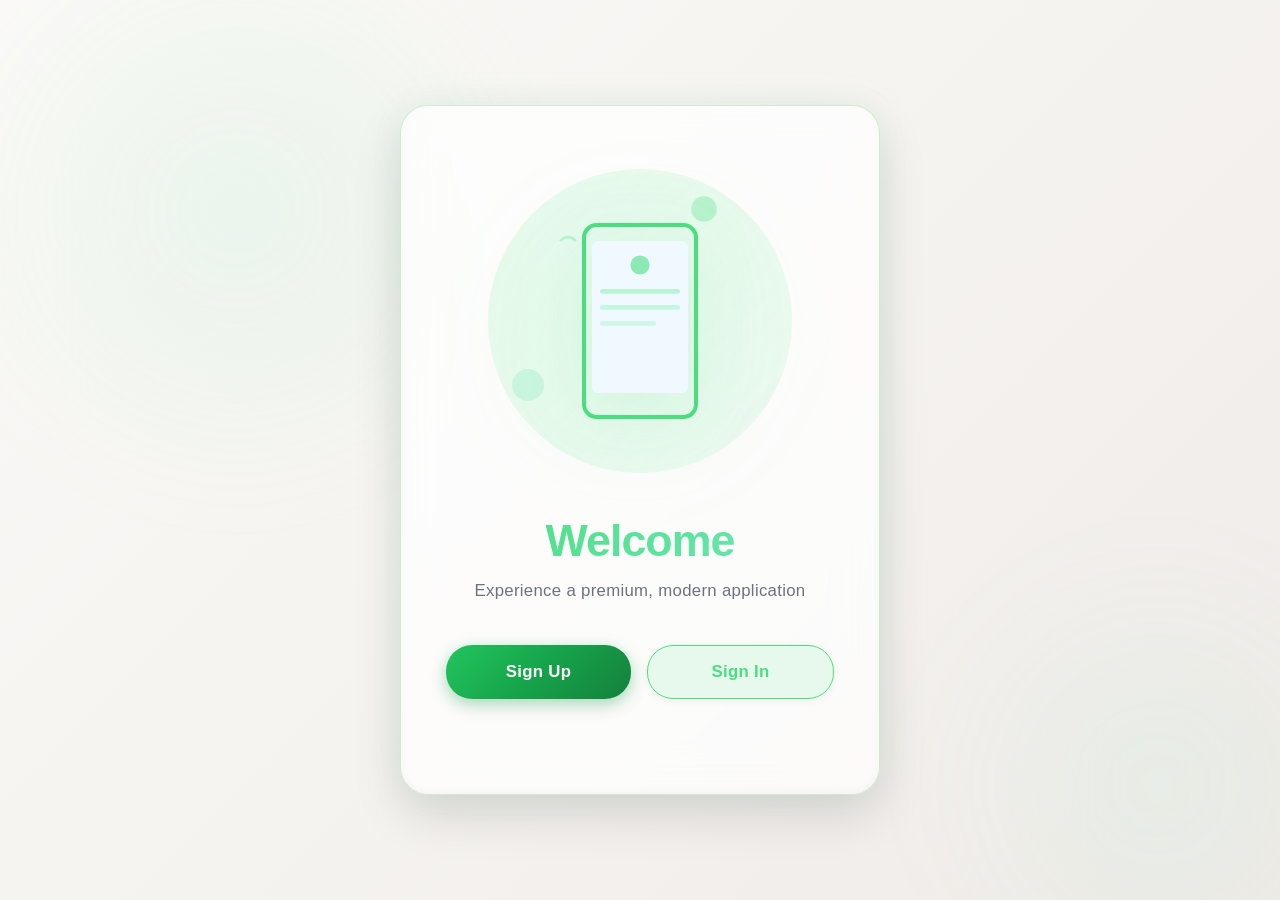
==== index.html @ 395a78ac "Initial commit: Premium authentication UI with glassmorphism design" ====
<!DOCTYPE html>
<html lang="en">
<head>
    <meta charset="UTF-8">
    <meta name="viewport" content="width=device-width, initial-scale=1.0">
    <title>Welcome - Premium App</title>
    <link rel="stylesheet" href="style.css">
</head>
<body>
    <div class="container">
        <div class="glass-card">
            <div class="illustration">
                <svg viewBox="0 0 200 200" xmlns="http://www.w3.org/2000/svg">
                    <!-- Soft gradient background circle -->
                    <defs>
                        <linearGradient id="softGreen" x1="0%" y1="0%" x2="100%" y2="100%">
                            <stop offset="0%" style="stop-color:#86efac;stop-opacity:0.3" />
                            <stop offset="100%" style="stop-color:#4ade80;stop-opacity:0.15" />
                        </linearGradient>
                    </defs>
                    
                    <!-- Background -->
                    <circle cx="100" cy="100" r="95" fill="url(#softGreen)" opacity="0.6"/>
                    
                    <!-- Smartphone illustration -->
                    <rect x="65" y="40" width="70" height="120" rx="8" fill="none" stroke="#4ade80" stroke-width="2.5"/>
                    <rect x="70" y="50" width="60" height="95" rx="4" fill="#f0f9ff"/>
                    
                    <!-- Screen content -->
                    <circle cx="100" cy="65" r="6" fill="#4ade80" opacity="0.6"/>
                    <rect x="75" y="80" width="50" height="3" rx="1.5" fill="#86efac" opacity="0.5"/>
                    <rect x="75" y="90" width="50" height="3" rx="1.5" fill="#86efac" opacity="0.4"/>
                    <rect x="75" y="100" width="35" height="3" rx="1.5" fill="#86efac" opacity="0.3"/>
                    
                    <!-- Decorative elements -->
                    <circle cx="140" cy="30" r="8" fill="#4ade80" opacity="0.3"/>
                    <circle cx="30" cy="140" r="10" fill="#6ee7b7" opacity="0.25"/>
                    <path d="M 50 50 Q 55 45 60 50" stroke="#4ade80" stroke-width="1.5" fill="none" opacity="0.3"/>
                </svg>
            </div>

            <div class="home-content">
                <h1 class="title">Welcome</h1>
                <p class="subtitle" id="userGreeting">Experience a premium, modern application</p>
                
                <div id="successMessage" class="success-message"></div>

                <div class="button-group" style="margin-top: 40px;">
                    <button class="btn btn-primary" onclick="navigateTo('signup.html')">
                        Sign Up
                    </button>
                    <button class="btn btn-secondary" onclick="navigateTo('signin.html')">
                        Sign In
                    </button>
                </div>

                <div class="form-footer" style="margin-top: 40px;">
                    <p id="logoutContainer" style="display: none;">
                        <a href="#" onclick="logout(); return false;">Logout</a>
                    </p>
                </div>
            </div>
        </div>
    </div>

    <script src="script.js"></script>
    <script>
        // Show logout button if user is logged in
        document.addEventListener('DOMContentLoaded', () => {
            const currentUser = getCurrentUser();
            const logoutContainer = document.getElementById('logoutContainer');
            const buttonGroup = document.querySelector('.button-group');
            
            if (currentUser) {
                logoutContainer.style.display = 'block';
                buttonGroup.style.display = 'none';
            }
        });
    </script>
</body>
</html>
---- style.css ----
/* ==================== ROOT & VARIABLES ==================== */
:root {
    --primary-color: #4ade80;
    --primary-light: #86efac;
    --primary-lighter: #dcfce7;
    --accent-mint: #6ee7b7;
    --accent-emerald: #a78bfa;
    --bg-cream: #faf9f7;
    --bg-light: #f5f3f0;
    --bg-lighter: #f0ebe7;
    --text-dark: #1f2937;
    --text-light: #6b7280;
    --glass-bg: rgba(255, 255, 255, 0.75);
    --glass-border: rgba(76, 175, 80, 0.25);
    --shadow-sm: 0 2px 8px rgba(0, 0, 0, 0.06);
    --shadow-md: 0 8px 20px rgba(0, 0, 0, 0.08);
    --shadow-lg: 0 12px 35px rgba(0, 0, 0, 0.1);
    --shadow-xl: 0 20px 50px rgba(0, 0, 0, 0.12);
    --shadow-inner: inset 0 1px 3px rgba(255, 255, 255, 0.8), inset 0 -2px 8px rgba(0, 0, 0, 0.04);
    --transition: all 0.35s cubic-bezier(0.4, 0, 0.2, 1);
    --transition-fast: all 0.25s cubic-bezier(0.4, 0, 0.2, 1);
}

/* ==================== GLOBAL STYLES ==================== */
* {
    margin: 0;
    padding: 0;
    box-sizing: border-box;
}

html, body {
    width: 100%;
    height: 100%;
}

body {
    font-family: -apple-system, BlinkMacSystemFont, 'Segoe UI', 'Helvetica Neue', sans-serif;
    background: linear-gradient(135deg, #faf9f7 0%, #f5f3f0 50%, #f0ebe7 100%);
    color: var(--text-dark);
    line-height: 1.6;
    overflow-x: hidden;
    min-height: 100vh;
    position: relative;
}

/* Animated gradient background blobs */
body::before {
    content: '';
    position: fixed;
    top: -10%;
    left: -5%;
    width: 600px;
    height: 600px;
    background: radial-gradient(circle, rgba(134, 239, 172, 0.12) 0%, transparent 70%);
    border-radius: 50%;
    animation: float 25s ease-in-out infinite;
    z-index: 0;
    pointer-events: none;
    filter: blur(40px);
}

body::after {
    content: '';
    position: fixed;
    bottom: -15%;
    right: -10%;
    width: 500px;
    height: 500px;
    background: radial-gradient(circle, rgba(110, 231, 183, 0.08) 0%, transparent 70%);
    border-radius: 50%;
    animation: float 30s ease-in-out infinite reverse;
    z-index: 0;
    pointer-events: none;
    filter: blur(40px);
}

@keyframes float {
    0%, 100% {
        transform: translateY(0px) translateX(0px);
    }
    25% {
        transform: translateY(-40px) translateX(30px);
    }
    50% {
        transform: translateY(-80px) translateX(-20px);
    }
    75% {
        transform: translateY(-40px) translateX(40px);
    }
}

/* ==================== CONTAINER & LAYOUT ==================== */
.container {
    width: 100%;
    min-height: 100vh;
    display: flex;
    align-items: center;
    justify-content: center;
    padding: 30px 20px;
    position: relative;
    z-index: 1;
}

/* ==================== GLASSMORPHISM + NEUMORPHISM CARDS ==================== */
.glass-card {
    background: var(--glass-bg);
    backdrop-filter: blur(20px);
    -webkit-backdrop-filter: blur(20px);
    border: 1.5px solid var(--glass-border);
    border-radius: 28px;
    padding: 55px 45px;
    box-shadow: 
        var(--shadow-xl),
        var(--shadow-inner),
        0 0 40px rgba(74, 222, 128, 0.08);
    animation: 
        slideUpFadeScale 0.6s ease-out,
        floatCard 5s ease-in-out infinite 0.5s;
    position: relative;
    max-width: 480px;
    width: 100%;
    overflow: hidden;
}

.glass-card::before {
    content: '';
    position: absolute;
    top: 0;
    left: 0;
    right: 0;
    height: 1px;
    background: linear-gradient(90deg, transparent, rgba(255,255,255,0.8), transparent);
    z-index: 2;
}

@keyframes slideUpFadeScale {
    from {
        opacity: 0;
        transform: translateY(40px) scale(0.95);
    }
    to {
        opacity: 1;
        transform: translateY(0) scale(1);
    }
}

@keyframes floatCard {
    0%, 100% {
        transform: translateY(0px);
    }
    50% {
        transform: translateY(-20px);
    }
}

/* ==================== ILLUSTRATIONS ==================== */
.illustration {
    width: 100%;
    max-width: 320px;
    margin: 0 auto 35px;
    display: flex;
    justify-content: center;
    position: relative;
    z-index: 2;
}

@keyframes floatIllustration {
    0%, 100% {
        transform: translateY(0px) rotateZ(-1deg);
    }
    50% {
        transform: translateY(-15px) rotateZ(1deg);
    }
}

.illustration svg {
    width: 100%;
    height: auto;
    filter: drop-shadow(0 15px 35px rgba(74, 222, 128, 0.15));
    animation: floatIllustration 4s ease-in-out infinite;
}

/* ==================== TYPOGRAPHY ==================== */
.title {
    font-size: 2.8rem;
    font-weight: 800;
    background: linear-gradient(135deg, #1f2937 0%, #4ade80 100%);
    -webkit-background-clip: text;
    -webkit-text-fill-color: transparent;
    background-clip: text;
    margin-bottom: 12px;
    letter-spacing: -1px;
    line-height: 1.1;
}

.subtitle {
    font-size: 1.05rem;
    color: var(--text-light);
    margin-bottom: 35px;
    font-weight: 400;
    letter-spacing: 0.3px;
}

/* ==================== FORMS ==================== */
.form-group {
    display: flex;
    flex-direction: column;
    margin-bottom: 22px;
    animation: formSlideIn 0.5s ease-out backwards;
}

.form-group:nth-child(1) { animation-delay: 0.1s; }
.form-group:nth-child(2) { animation-delay: 0.2s; }
.form-group:nth-child(3) { animation-delay: 0.3s; }
.form-group:nth-child(4) { animation-delay: 0.4s; }
.form-group:nth-child(5) { animation-delay: 0.5s; }

@keyframes formSlideIn {
    from {
        opacity: 0;
        transform: translateY(20px);
    }
    to {
        opacity: 1;
        transform: translateY(0);
    }
}

label {
    font-size: 0.95rem;
    font-weight: 600;
    color: var(--text-dark);
    margin-bottom: 10px;
    display: block;
    letter-spacing: 0.2px;
}

input[type="text"],
input[type="email"],
input[type="password"] {
    padding: 15px 18px;
    border: 1.5px solid rgba(76, 173, 80, 0.25);
    border-radius: 14px;
    background: rgba(255, 255, 255, 0.5);
    color: var(--text-dark);
    font-size: 1rem;
    transition: var(--transition);
    font-family: inherit;
    box-shadow: var(--shadow-sm);
    position: relative;
    z-index: 1;
}

input[type="text"]::placeholder,
input[type="email"]::placeholder,
input[type="password"]::placeholder {
    color: rgba(107, 114, 128, 0.6);
}

input[type="text"]:focus,
input[type="email"]:focus,
input[type="password"]:focus {
    outline: none;
    background: rgba(255, 255, 255, 0.95);
    border-color: var(--primary-color);
    box-shadow: 
        0 0 0 4px rgba(74, 222, 128, 0.12),
        var(--shadow-md),
        inset 0 1px 2px rgba(255, 255, 255, 0.5);
    transform: translateY(-2px);
}

/* ==================== PASSWORD WRAPPER ==================== */
.password-wrapper {
    position: relative;
    display: flex;
    align-items: center;
}

.password-wrapper input {
    width: 100%;
    padding-right: 48px;
}

.toggle-password {
    position: absolute;
    right: 16px;
    background: none;
    border: none;
    cursor: pointer;
    color: var(--text-light);
    font-size: 1.3rem;
    transition: var(--transition-fast);
    padding: 8px;
    display: flex;
    align-items: center;
    justify-content: center;
    z-index: 2;
    opacity: 0.7;
}

.toggle-password:hover {
    color: var(--primary-color);
    transform: scale(1.15);
    opacity: 1;
}

/* ==================== BUTTONS ==================== */
.btn {
    padding: 16px 36px;
    border: none;
    border-radius: 26px;
    font-size: 1.05rem;
    font-weight: 700;
    cursor: pointer;
    transition: var(--transition);
    position: relative;
    overflow: hidden;
    font-family: inherit;
    letter-spacing: 0.3px;
    box-shadow: var(--shadow-md);
}

/* Shine effect animation */
.btn::before {
    content: '';
    position: absolute;
    top: 0;
    left: -100%;
    width: 100%;
    height: 100%;
    background: linear-gradient(90deg, 
        transparent 0%, 
        rgba(255,255,255,0.4) 50%, 
        transparent 100%);
    transition: left 0.6s ease;
}

.btn:hover::before {
    left: 100%;
}

/* Glow effect */
.btn::after {
    content: '';
    position: absolute;
    top: 50%;
    left: 50%;
    width: 0;
    height: 0;
    border-radius: 50%;
    background: rgba(255, 255, 255, 0.3);
    transform: translate(-50%, -50%);
    transition: width 0.4s, height 0.4s;
    z-index: -1;
}

.btn:active::after {
    width: 300px;
    height: 300px;
}

.btn-primary {
    background: linear-gradient(135deg, #22c55e 0%, #16a34a 50%, #15803d 100%);
    color: white;
    box-shadow: 
        var(--shadow-md),
        0 4px 15px rgba(34, 197, 94, 0.35);
}

.btn-primary:hover {
    transform: translateY(-4px);
    box-shadow: 
        0 12px 30px rgba(34, 197, 94, 0.45),
        0 0 30px rgba(74, 222, 128, 0.25);
}

.btn-primary:active {
    transform: translateY(-2px) scale(0.97);
    box-shadow: 
        0 8px 20px rgba(34, 197, 94, 0.35),
        inset 0 2px 4px rgba(0, 0, 0, 0.15);
}

.btn-secondary {
    background: rgba(74, 222, 128, 0.12);
    color: var(--primary-color);
    border: 1.8px solid var(--primary-color);
    box-shadow: var(--shadow-sm);
}

.btn-secondary:hover {
    background: rgba(74, 222, 128, 0.2);
    transform: translateY(-3px);
    box-shadow: 
        0 8px 20px rgba(74, 222, 128, 0.25),
        0 0 25px rgba(74, 222, 128, 0.15);
    border-color: var(--accent-mint);
}

.btn-secondary:active {
    transform: translateY(-1px) scale(0.97);
}

.btn-block {
    width: 100%;
    display: block;
}

/* ==================== SOCIAL BUTTONS ==================== */
.social-login {
    margin-top: 36px;
    text-align: center;
}

.social-divider {
    display: flex;
    align-items: center;
    gap: 14px;
    color: var(--text-light);
    font-size: 0.9rem;
    margin-bottom: 22px;
    font-weight: 500;
}

.social-divider::before,
.social-divider::after {
    content: '';
    flex: 1;
    height: 1.5px;
    background: linear-gradient(90deg, rgba(76, 173, 80, 0.1), rgba(76, 173, 80, 0.3), rgba(76, 173, 80, 0.1));
}

.social-buttons {
    display: flex;
    gap: 16px;
    justify-content: center;
    flex-wrap: wrap;
}

.social-btn {
    width: 58px;
    height: 58px;
    border-radius: 50%;
    background: linear-gradient(135deg, rgba(255, 255, 255, 0.6), rgba(255, 255, 255, 0.4));
    border: 1.8px solid rgba(76, 173, 80, 0.25);
    cursor: pointer;
    display: flex;
    align-items: center;
    justify-content: center;
    transition: var(--transition);
    color: var(--text-dark);
    font-size: 1.7rem;
    font-weight: 700;
    box-shadow: var(--shadow-sm);
    position: relative;
    overflow: hidden;
}

.social-btn::before {
    content: '';
    position: absolute;
    inset: 0;
    background: linear-gradient(45deg, transparent 30%, rgba(255,255,255,0.3), transparent 70%);
    transform: translateX(-150%) translateY(-150%);
    transition: transform 0.6s cubic-bezier(0.4, 0, 0.2, 1);
}

.social-btn:hover::before {
    transform: translateX(150%) translateY(150%);
}

.social-btn:hover {
    transform: translateY(-8px) scale(1.12);
    background: linear-gradient(135deg, rgba(76, 222, 128, 0.2), rgba(76, 222, 128, 0.1));
    border-color: var(--primary-color);
    box-shadow: 
        0 12px 32px rgba(74, 222, 128, 0.3),
        0 0 28px rgba(74, 222, 128, 0.18);
}

.social-btn:active {
    transform: translateY(-3px) scale(1.06);
    box-shadow: 
        0 8px 20px rgba(74, 222, 128, 0.25),
        inset 0 2px 4px rgba(0, 0, 0, 0.1);
}

/* ==================== FORM SECTIONS ==================== */
.form-divider {
    text-align: center;
    color: var(--text-light);
    font-size: 0.9rem;
    margin: 32px 0;
    position: relative;
    font-weight: 500;
    letter-spacing: 0.2px;
}

.form-divider::before,
.form-divider::after {
    content: '';
    position: absolute;
    top: 50%;
    width: 38%;
    height: 1.5px;
    background: linear-gradient(90deg, rgba(76, 173, 80, 0.1), rgba(76, 173, 80, 0.3));
}

.form-divider::before {
    left: 0;
}

.form-divider::after {
    right: 0;
    background: linear-gradient(90deg, rgba(76, 173, 80, 0.3), rgba(76, 173, 80, 0.1));
}

.form-footer {
    text-align: center;
    margin-top: 36px;
    font-size: 0.95rem;
}

.form-footer p {
    color: var(--text-light);
    margin-bottom: 14px;
    font-weight: 500;
}

.form-footer a {
    color: var(--primary-color);
    text-decoration: none;
    font-weight: 700;
    transition: var(--transition-fast);
    position: relative;
    letter-spacing: 0.2px;
}

.form-footer a::after {
    content: '';
    position: absolute;
    bottom: -3px;
    left: 0;
    right: 0;
    height: 2.5px;
    background: linear-gradient(90deg, var(--primary-color), var(--accent-mint));
    transform: scaleX(0);
    transform-origin: right;
    transition: transform 0.4s cubic-bezier(0.4, 0, 0.2, 1);
    border-radius: 2px;
}

.form-footer a:hover {
    color: var(--accent-mint);
}

.form-footer a:hover::after {
    transform: scaleX(1);
    transform-origin: left;
}

/* ==================== BUTTONS SECTION ==================== */
.button-group {
    display: flex;
    gap: 16px;
    justify-content: center;
}

.button-group .btn {
    flex: 1;
}

/* ==================== ERROR & SUCCESS MESSAGES ==================== */
.error-message {
    font-size: 0.85rem;
    color: #ef4444;
    display: none;
    margin-top: 6px;
    animation: shake 0.3s ease-in-out;
}

.error-message.show {
    display: block;
}

@keyframes shake {
    0%, 100% { transform: translateX(0); }
    25% { transform: translateX(-5px); }
    75% { transform: translateX(5px); }
}

.success-message {
    background: rgba(34, 197, 94, 0.15);
    border: 1.5px solid var(--primary-color);
    color: var(--primary-color);
    padding: 14px 16px;
    border-radius: 12px;
    margin-bottom: 20px;
    display: none;
    animation: slideDownFade 0.4s ease-out;
}

.success-message.show {
    display: block;
}

@keyframes slideDownFade {
    from {
        opacity: 0;
        transform: translateY(-10px);
    }
    to {
        opacity: 1;
        transform: translateY(0);
    }
}

/* ==================== HOME PAGE ==================== */
.home-content {
    text-align: center;
}

.home-content .title {
    background: linear-gradient(135deg, var(--primary-color), var(--accent-mint));
    -webkit-background-clip: text;
    -webkit-text-fill-color: transparent;
    background-clip: text;
}

/* ==================== RESPONSIVE DESIGN ==================== */
@media (max-width: 768px) {
    .glass-card {
        padding: 40px 24px;
        border-radius: 18px;
    }

    .title {
        font-size: 1.8rem;
    }

    .subtitle {
        font-size: 1rem;
    }

    .btn {
        padding: 12px 24px;
        font-size: 0.95rem;
    }

    .button-group {
        flex-direction: column;
    }
}

@media (max-width: 480px) {
    .container {
        padding: 16px;
    }

    .glass-card {
        padding: 32px 20px;
        border-radius: 16px;
    }

    .title {
        font-size: 1.5rem;
        margin-bottom: 10px;
    }

    .subtitle {
        font-size: 0.95rem;
        margin-bottom: 24px;
    }

    .form-group {
        margin-bottom: 16px;
    }

    input[type="text"],
    input[type="email"],
    input[type="password"] {
        padding: 12px 14px;
        font-size: 16px; /* Prevents iOS zoom */
    }

    .btn {
        padding: 12px 20px;
        font-size: 0.9rem;
        min-height: 48px;
    }

    .button-group {
        gap: 12px;
    }

    label {
        font-size: 0.9rem;
    }

    .social-btn {
        width: 46px;
        height: 46px;
    }

    .illustration {
        max-width: 200px;
    }
}

/* ==================== TOUCH DEVICE OPTIMIZATIONS ==================== */
@media (hover: none) and (pointer: coarse) {
    input[type="text"],
    input[type="email"],
    input[type="password"] {
        font-size: 16px;
        touch-action: manipulation;
    }

    .btn {
        touch-action: manipulation;
        -webkit-tap-highlight-color: transparent;
    }

    .btn:active {
        transform: scale(0.98);
    }
}
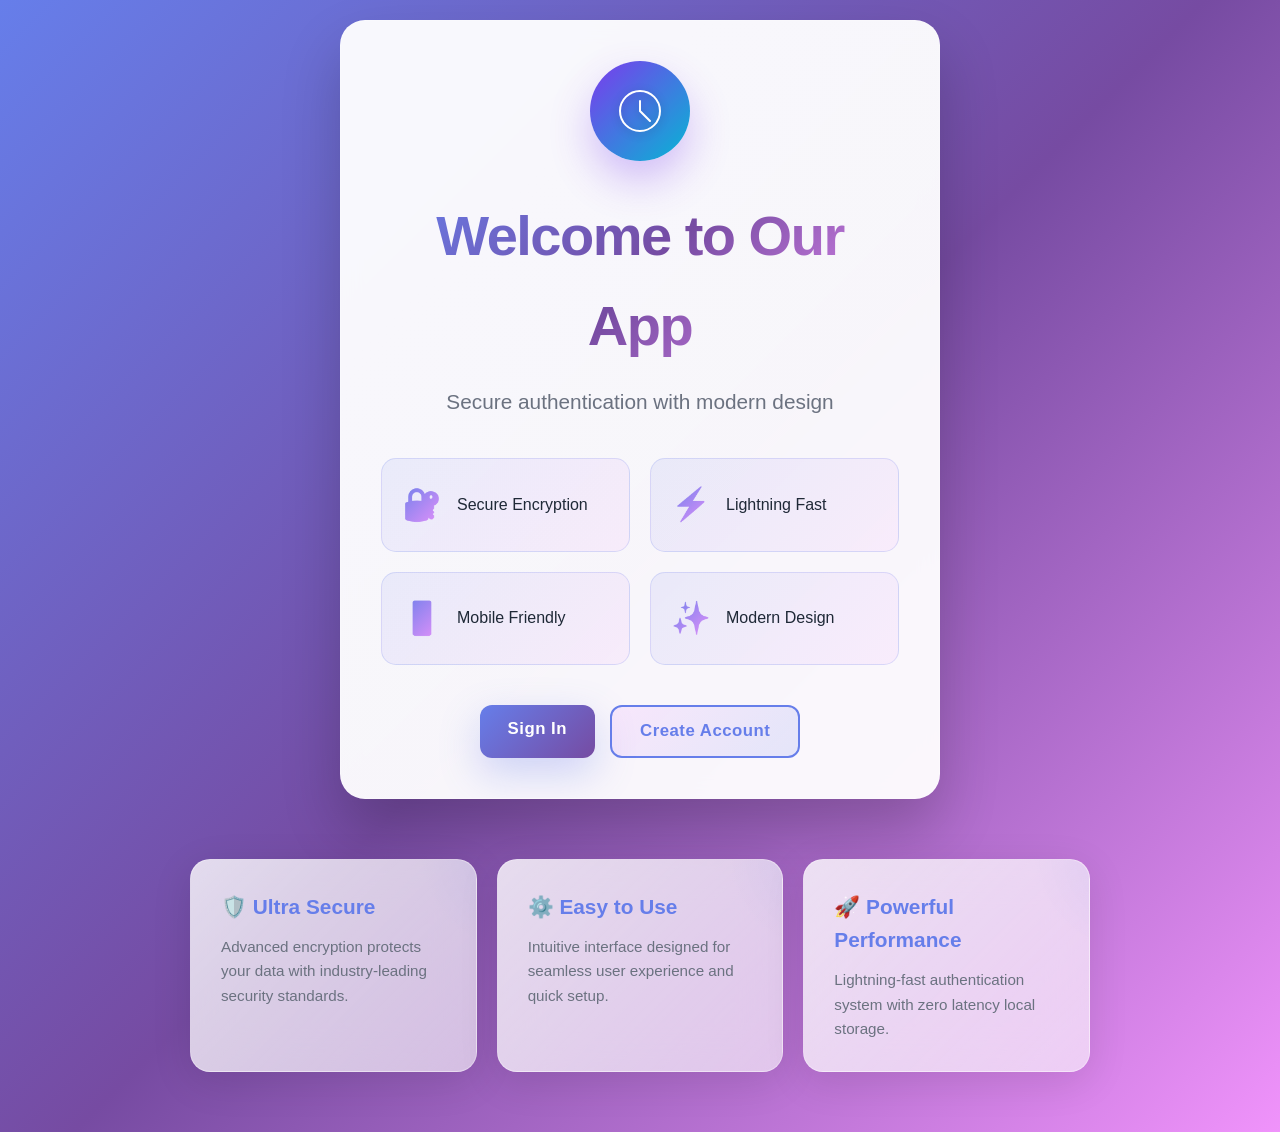
==== commit 97ba50e1: "Initial commit - UI UX Signin Project" ====
--- a/index.html
+++ b/index.html
@@ -3,79 +3,71 @@
 <head>
     <meta charset="UTF-8">
     <meta name="viewport" content="width=device-width, initial-scale=1.0">
-    <title>Welcome - Premium App</title>
+    <title>Home - GlassAuth</title>
     <link rel="stylesheet" href="style.css">
+    <link rel="stylesheet" href="https://cdnjs.cloudflare.com/ajax/libs/font-awesome/6.4.0/css/all.min.css">
 </head>
 <body>
-    <div class="container">
-        <div class="glass-card">
-            <div class="illustration">
-                <svg viewBox="0 0 200 200" xmlns="http://www.w3.org/2000/svg">
-                    <!-- Soft gradient background circle -->
-                    <defs>
-                        <linearGradient id="softGreen" x1="0%" y1="0%" x2="100%" y2="100%">
-                            <stop offset="0%" style="stop-color:#86efac;stop-opacity:0.3" />
-                            <stop offset="100%" style="stop-color:#4ade80;stop-opacity:0.15" />
-                        </linearGradient>
-                    </defs>
-                    
-                    <!-- Background -->
-                    <circle cx="100" cy="100" r="95" fill="url(#softGreen)" opacity="0.6"/>
-                    
-                    <!-- Smartphone illustration -->
-                    <rect x="65" y="40" width="70" height="120" rx="8" fill="none" stroke="#4ade80" stroke-width="2.5"/>
-                    <rect x="70" y="50" width="60" height="95" rx="4" fill="#f0f9ff"/>
-                    
-                    <!-- Screen content -->
-                    <circle cx="100" cy="65" r="6" fill="#4ade80" opacity="0.6"/>
-                    <rect x="75" y="80" width="50" height="3" rx="1.5" fill="#86efac" opacity="0.5"/>
-                    <rect x="75" y="90" width="50" height="3" rx="1.5" fill="#86efac" opacity="0.4"/>
-                    <rect x="75" y="100" width="35" height="3" rx="1.5" fill="#86efac" opacity="0.3"/>
-                    
-                    <!-- Decorative elements -->
-                    <circle cx="140" cy="30" r="8" fill="#4ade80" opacity="0.3"/>
-                    <circle cx="30" cy="140" r="10" fill="#6ee7b7" opacity="0.25"/>
-                    <path d="M 50 50 Q 55 45 60 50" stroke="#4ade80" stroke-width="1.5" fill="none" opacity="0.3"/>
+    <div class="container home-container">
+        <div class="glass-card welcome-card">
+            <div class="icon-circle">
+                <svg width="60" height="60" viewBox="0 0 60 60" fill="none">
+                    <path d="M30 10C18.95 10 10 18.95 10 30C10 41.05 18.95 50 30 50C41.05 50 50 41.05 50 30C50 18.95 41.05 10 30 10Z" 
+                          stroke="currentColor" stroke-width="2" fill="none"/>
+                    <path d="M30 20V30L40 40" stroke="currentColor" stroke-width="2" stroke-linecap="round"/>
                 </svg>
             </div>
-
-            <div class="home-content">
-                <h1 class="title">Welcome</h1>
-                <p class="subtitle" id="userGreeting">Experience a premium, modern application</p>
-                
-                <div id="successMessage" class="success-message"></div>
-
-                <div class="button-group" style="margin-top: 40px;">
-                    <button class="btn btn-primary" onclick="navigateTo('signup.html')">
-                        Sign Up
-                    </button>
-                    <button class="btn btn-secondary" onclick="navigateTo('signin.html')">
-                        Sign In
-                    </button>
+            
+            <h1 class="gradient-text">Welcome to Our App</h1>
+            <p class="subtitle">Secure authentication with modern design</p>
+            
+            <div class="features">
+                <div class="feature-item">
+                    <span class="feature-icon">🔐</span>
+                    <span>Secure Encryption</span>
                 </div>
-
-                <div class="form-footer" style="margin-top: 40px;">
-                    <p id="logoutContainer" style="display: none;">
-                        <a href="#" onclick="logout(); return false;">Logout</a>
-                    </p>
+                <div class="feature-item">
+                    <span class="feature-icon">⚡</span>
+                    <span>Lightning Fast</span>
+                </div>
+                <div class="feature-item">
+                    <span class="feature-icon">📱</span>
+                    <span>Mobile Friendly</span>
+                </div>
+                <div class="feature-item">
+                    <span class="feature-icon">✨</span>
+                    <span>Modern Design</span>
                 </div>
             </div>
+            
+            <div class="button-group">
+                <a href="signin.html" class="btn btn-primary">Sign In</a>
+                <a href="signup.html" class="btn btn-secondary">Create Account</a>
+            </div>
+        </div>
+
+        <div class="glass-info">
+            <div class="info-card">
+                <h3>🛡️ Ultra Secure</h3>
+                <p>Advanced encryption protects your data with industry-leading security standards.</p>
+            </div>
+            <div class="info-card">
+                <h3>⚙️ Easy to Use</h3>
+                <p>Intuitive interface designed for seamless user experience and quick setup.</p>
+            </div>
+            <div class="info-card">
+                <h3>🚀 Powerful Performance</h3>
+                <p>Lightning-fast authentication system with zero latency local storage.</p>
+            </div>
+        </div>
+
+        <div class="floating-shapes">
+            <div class="shape shape-1"></div>
+            <div class="shape shape-2"></div>
+            <div class="shape shape-3"></div>
         </div>
     </div>
 
     <script src="script.js"></script>
-    <script>
-        // Show logout button if user is logged in
-        document.addEventListener('DOMContentLoaded', () => {
-            const currentUser = getCurrentUser();
-            const logoutContainer = document.getElementById('logoutContainer');
-            const buttonGroup = document.querySelector('.button-group');
-            
-            if (currentUser) {
-                logoutContainer.style.display = 'block';
-                buttonGroup.style.display = 'none';
-            }
-        });
-    </script>
 </body>
 </html>
--- a/style.css
+++ b/style.css
@@ -1,124 +1,88 @@
-/* ==================== ROOT & VARIABLES ==================== */
+/* ============================================
+   ROOT VARIABLES & GLOBAL STYLES
+   ============================================ */
+
 :root {
-    --primary-color: #4ade80;
-    --primary-light: #86efac;
-    --primary-lighter: #dcfce7;
-    --accent-mint: #6ee7b7;
-    --accent-emerald: #a78bfa;
-    --bg-cream: #faf9f7;
-    --bg-light: #f5f3f0;
-    --bg-lighter: #f0ebe7;
-    --text-dark: #1f2937;
-    --text-light: #6b7280;
-    --glass-bg: rgba(255, 255, 255, 0.75);
-    --glass-border: rgba(76, 175, 80, 0.25);
-    --shadow-sm: 0 2px 8px rgba(0, 0, 0, 0.06);
-    --shadow-md: 0 8px 20px rgba(0, 0, 0, 0.08);
-    --shadow-lg: 0 12px 35px rgba(0, 0, 0, 0.1);
-    --shadow-xl: 0 20px 50px rgba(0, 0, 0, 0.12);
-    --shadow-inner: inset 0 1px 3px rgba(255, 255, 255, 0.8), inset 0 -2px 8px rgba(0, 0, 0, 0.04);
-    --transition: all 0.35s cubic-bezier(0.4, 0, 0.2, 1);
-    --transition-fast: all 0.25s cubic-bezier(0.4, 0, 0.2, 1);
-}
-
-/* ==================== GLOBAL STYLES ==================== */
+    --primary-color: #7c3aed;
+    --primary-light: #a78bfa;
+    --primary-dark: #6d28d9;
+    --secondary-color: #06b6d4;
+    --accent-color: #ec4899;
+    --success-color: #10b981;
+    --error-color: #ef4444;
+    --warning-color: #f59e0b;
+    --bg-color: #0f172a;
+    --bg-secondary: #1e293b;
+    --text-color: #1f2937;
+    --text-secondary: #6b7280;
+    --light-bg: #f8fafc;
+    --glass-bg: rgba(124, 58, 237, 0.08);
+    --glass-border: rgba(124, 58, 237, 0.15);
+    --shadow-lg: 0 25px 50px -12px rgba(0, 0, 0, 0.1);
+    --shadow-md: 0 10px 25px -5px rgba(0, 0, 0, 0.08);
+    --transition: all 0.3s cubic-bezier(0.4, 0, 0.2, 1);
+}
+
 * {
     margin: 0;
     padding: 0;
     box-sizing: border-box;
 }
 
-html, body {
+html {
+    scroll-behavior: smooth;
+}
+
+body {
+    font-family: 'Segoe UI', Tahoma, Geneva, Verdana, sans-serif;
+    background: linear-gradient(135deg, #667eea 0%, #764ba2 50%, #f093fb 100%);
+    min-height: 100vh;
+    overflow-x: hidden;
+    color: var(--text-color);
+    line-height: 1.6;
+}
+
+/* ============================================
+   CONTAINER & LAYOUT
+   ============================================ */
+
+.container {
     width: 100%;
-    height: 100%;
-}
-
-body {
-    font-family: -apple-system, BlinkMacSystemFont, 'Segoe UI', 'Helvetica Neue', sans-serif;
-    background: linear-gradient(135deg, #faf9f7 0%, #f5f3f0 50%, #f0ebe7 100%);
-    color: var(--text-dark);
-    line-height: 1.6;
-    overflow-x: hidden;
+    max-width: 1200px;
+    margin: 0 auto;
+    padding: 20px;
+    display: flex;
+    flex-direction: column;
+    align-items: center;
+    justify-content: center;
     min-height: 100vh;
     position: relative;
-}
-
-/* Animated gradient background blobs */
-body::before {
-    content: '';
-    position: fixed;
-    top: -10%;
-    left: -5%;
-    width: 600px;
-    height: 600px;
-    background: radial-gradient(circle, rgba(134, 239, 172, 0.12) 0%, transparent 70%);
-    border-radius: 50%;
-    animation: float 25s ease-in-out infinite;
-    z-index: 0;
-    pointer-events: none;
-    filter: blur(40px);
-}
-
-body::after {
-    content: '';
-    position: fixed;
-    bottom: -15%;
-    right: -10%;
-    width: 500px;
-    height: 500px;
-    background: radial-gradient(circle, rgba(110, 231, 183, 0.08) 0%, transparent 70%);
-    border-radius: 50%;
-    animation: float 30s ease-in-out infinite reverse;
-    z-index: 0;
-    pointer-events: none;
-    filter: blur(40px);
-}
-
-@keyframes float {
-    0%, 100% {
-        transform: translateY(0px) translateX(0px);
-    }
-    25% {
-        transform: translateY(-40px) translateX(30px);
-    }
-    50% {
-        transform: translateY(-80px) translateX(-20px);
-    }
-    75% {
-        transform: translateY(-40px) translateX(40px);
-    }
-}
-
-/* ==================== CONTAINER & LAYOUT ==================== */
-.container {
-    width: 100%;
-    min-height: 100vh;
-    display: flex;
-    align-items: center;
-    justify-content: center;
-    padding: 30px 20px;
+    z-index: 10;
+}
+
+.home-container {
+    gap: 40px;
+}
+
+.signup-container,
+.signin-container {
+    justify-content: flex-start;
+    padding-top: 60px;
+}
+
+/* ============================================
+   GLASS CARD STYLES
+   ============================================ */
+
+.glass-card {
+    background: rgba(255, 255, 255, 0.95);
+    backdrop-filter: blur(10px);
+    border: 1px solid rgba(255, 255, 255, 0.2);
+    border-radius: 25px;
+    padding: 40px;
+    box-shadow: 0 30px 60px rgba(0, 0, 0, 0.2);
+    animation: fadeInUp 0.6s ease-out;
     position: relative;
-    z-index: 1;
-}
-
-/* ==================== GLASSMORPHISM + NEUMORPHISM CARDS ==================== */
-.glass-card {
-    background: var(--glass-bg);
-    backdrop-filter: blur(20px);
-    -webkit-backdrop-filter: blur(20px);
-    border: 1.5px solid var(--glass-border);
-    border-radius: 28px;
-    padding: 55px 45px;
-    box-shadow: 
-        var(--shadow-xl),
-        var(--shadow-inner),
-        0 0 40px rgba(74, 222, 128, 0.08);
-    animation: 
-        slideUpFadeScale 0.6s ease-out,
-        floatCard 5s ease-in-out infinite 0.5s;
-    position: relative;
-    max-width: 480px;
-    width: 100%;
     overflow: hidden;
 }
 
@@ -128,487 +92,637 @@
     top: 0;
     left: 0;
     right: 0;
-    height: 1px;
-    background: linear-gradient(90deg, transparent, rgba(255,255,255,0.8), transparent);
-    z-index: 2;
-}
-
-@keyframes slideUpFadeScale {
-    from {
-        opacity: 0;
-        transform: translateY(40px) scale(0.95);
-    }
-    to {
-        opacity: 1;
-        transform: translateY(0) scale(1);
-    }
-}
-
-@keyframes floatCard {
-    0%, 100% {
-        transform: translateY(0px);
-    }
-    50% {
-        transform: translateY(-20px);
-    }
-}
-
-/* ==================== ILLUSTRATIONS ==================== */
-.illustration {
-    width: 100%;
-    max-width: 320px;
-    margin: 0 auto 35px;
-    display: flex;
-    justify-content: center;
+    bottom: 0;
+    background: linear-gradient(135deg, rgba(255, 255, 255, 0.1) 0%, transparent 100%);
+    pointer-events: none;
+    z-index: 1;
+}
+
+.glass-card > * {
     position: relative;
     z-index: 2;
 }
 
-@keyframes floatIllustration {
-    0%, 100% {
-        transform: translateY(0px) rotateZ(-1deg);
-    }
-    50% {
-        transform: translateY(-15px) rotateZ(1deg);
-    }
-}
-
-.illustration svg {
+/* ============================================
+   HOME PAGE STYLES
+   ============================================ */
+
+.welcome-card {
+    text-align: center;
+    max-width: 600px;
     width: 100%;
-    height: auto;
-    filter: drop-shadow(0 15px 35px rgba(74, 222, 128, 0.15));
-    animation: floatIllustration 4s ease-in-out infinite;
-}
-
-/* ==================== TYPOGRAPHY ==================== */
-.title {
-    font-size: 2.8rem;
+}
+
+.icon-circle {
+    width: 100px;
+    height: 100px;
+    margin: 0 auto 30px;
+    background: linear-gradient(135deg, var(--primary-color), var(--secondary-color));
+    border-radius: 50%;
+    display: flex;
+    align-items: center;
+    justify-content: center;
+    color: white;
+    animation: float 3s ease-in-out infinite;
+    box-shadow: 0 20px 40px rgba(124, 58, 237, 0.3);
+}
+
+.icon-circle svg {
+    filter: drop-shadow(0 2px 4px rgba(0, 0, 0, 0.2));
+}
+
+.welcome-card h1 {
+    font-size: 3.5rem;
     font-weight: 800;
-    background: linear-gradient(135deg, #1f2937 0%, #4ade80 100%);
+    margin-bottom: 15px;
+    letter-spacing: -1.5px;
+    color: var(--text-color);
+}
+
+.gradient-text {
+    background: linear-gradient(135deg, #667eea 0%, #764ba2 50%, #f093fb 100%);
     -webkit-background-clip: text;
     -webkit-text-fill-color: transparent;
     background-clip: text;
+}
+
+.subtitle {
+    font-size: 1.3rem;
+    color: var(--text-secondary);
+    margin-bottom: 35px;
+    font-weight: 500;
+}
+
+.features {
+    display: grid;
+    grid-template-columns: repeat(auto-fit, minmax(200px, 1fr));
+    gap: 20px;
+    margin: 40px 0;
+    text-align: left;
+}
+
+.feature-item {
+    display: flex;
+    align-items: center;
+    gap: 15px;
+    padding: 20px;
+    background: linear-gradient(135deg, rgba(102, 126, 234, 0.1) 0%, rgba(240, 147, 251, 0.1) 100%);
+    border-radius: 15px;
+    border: 1.5px solid rgba(102, 126, 234, 0.2);
+    transition: var(--transition);
+    cursor: pointer;
+}
+
+.feature-item:hover {
+    background: linear-gradient(135deg, rgba(102, 126, 234, 0.2) 0%, rgba(240, 147, 251, 0.2) 100%);
+    transform: translateX(8px) translateY(-2px);
+    box-shadow: 0 15px 40px rgba(102, 126, 234, 0.2);
+}
+
+.feature-icon {
+    font-size: 2rem;
+    background: linear-gradient(135deg, #667eea, #f093fb);
+    -webkit-background-clip: text;
+    -webkit-text-fill-color: transparent;
+    background-clip: text;
+    min-width: 40px;
+}
+
+.button-group {
+    display: flex;
+    gap: 20px;
+    margin-top: 40px;
+    justify-content: center;
+    flex-wrap: wrap;
+}
+
+.glass-info {
+    display: grid;
+    grid-template-columns: repeat(auto-fit, minmax(250px, 1fr));
+    gap: 20px;
+    width: 100%;
+    max-width: 900px;
+    margin-top: 20px;
+}
+
+.info-card {
+    background: linear-gradient(135deg, rgba(255, 255, 255, 0.8) 0%, rgba(255, 255, 255, 0.6) 100%);
+    backdrop-filter: blur(20px);
+    border: 1.5px solid rgba(255, 255, 255, 0.3);
+    border-radius: 20px;
+    padding: 30px;
+    transition: var(--transition);
+    box-shadow: 0 10px 40px rgba(0, 0, 0, 0.1);
+    position: relative;
+    overflow: hidden;
+}
+
+.info-card::before {
+    content: '';
+    position: absolute;
+    top: -50%;
+    right: -50%;
+    width: 200px;
+    height: 200px;
+    background: radial-gradient(circle, rgba(102, 126, 234, 0.1) 0%, transparent 70%);
+    border-radius: 50%;
+    z-index: 0;
+}
+
+.info-card > * {
+    position: relative;
+    z-index: 1;
+}
+
+.info-card:hover {
+    background: linear-gradient(135deg, rgba(255, 255, 255, 0.9) 0%, rgba(255, 255, 255, 0.7) 100%);
+    transform: translateY(-8px);
+    box-shadow: 0 20px 50px rgba(102, 126, 234, 0.15);
+}
+
+.info-card h3 {
+    color: #667eea;
     margin-bottom: 12px;
-    letter-spacing: -1px;
-    line-height: 1.1;
-}
-
-.subtitle {
-    font-size: 1.05rem;
-    color: var(--text-light);
-    margin-bottom: 35px;
-    font-weight: 400;
-    letter-spacing: 0.3px;
-}
-
-/* ==================== FORMS ==================== */
+    font-size: 1.3rem;
+    font-weight: 700;
+}
+
+.info-card p {
+    color: var(--text-secondary);
+    font-size: 0.95rem;
+    line-height: 1.6;
+}
+
+/* ============================================
+   FORM STYLES
+   ============================================ */
+
+.auth-card {
+    max-width: 450px;
+    width: 100%;
+    animation: slideInUp 0.5s ease-out;
+    border-radius: 25px;
+    background: rgba(255, 255, 255, 0.98) !important;
+    box-shadow: 0 20px 60px rgba(0, 0, 0, 0.15) !important;
+}
+
+.card-header {
+    display: flex;
+    align-items: center;
+    justify-content: space-between;
+    margin-bottom: 30px;
+    padding-bottom: 20px;
+    border-bottom: 2px solid rgba(102, 126, 234, 0.1);
+}
+
+.back-link {
+    color: #667eea;
+    text-decoration: none;
+    font-size: 0.95rem;
+    transition: var(--transition);
+    display: flex;
+    align-items: center;
+    gap: 5px;
+    font-weight: 600;
+}
+
+.back-link:hover {
+    color: #764ba2;
+}
+
+.card-header h2 {
+    flex: 1;
+    text-align: center;
+    font-size: 2rem;
+    font-weight: 800;
+    background: linear-gradient(135deg, #667eea 0%, #764ba2 100%);
+    -webkit-background-clip: text;
+    -webkit-text-fill-color: transparent;
+    background-clip: text;
+}
+
+.auth-form {
+    display: flex;
+    flex-direction: column;
+    gap: 20px;
+}
+
 .form-group {
     display: flex;
     flex-direction: column;
-    margin-bottom: 22px;
-    animation: formSlideIn 0.5s ease-out backwards;
-}
-
-.form-group:nth-child(1) { animation-delay: 0.1s; }
-.form-group:nth-child(2) { animation-delay: 0.2s; }
-.form-group:nth-child(3) { animation-delay: 0.3s; }
-.form-group:nth-child(4) { animation-delay: 0.4s; }
-.form-group:nth-child(5) { animation-delay: 0.5s; }
-
-@keyframes formSlideIn {
-    from {
-        opacity: 0;
-        transform: translateY(20px);
-    }
-    to {
-        opacity: 1;
-        transform: translateY(0);
-    }
-}
-
-label {
+    gap: 8px;
+}
+
+.form-group label {
     font-size: 0.95rem;
-    font-weight: 600;
-    color: var(--text-dark);
-    margin-bottom: 10px;
-    display: block;
-    letter-spacing: 0.2px;
-}
-
-input[type="text"],
-input[type="email"],
-input[type="password"] {
-    padding: 15px 18px;
-    border: 1.5px solid rgba(76, 173, 80, 0.25);
-    border-radius: 14px;
-    background: rgba(255, 255, 255, 0.5);
-    color: var(--text-dark);
+    font-weight: 700;
+    color: var(--text-color);
+    transition: var(--transition);
+    margin-bottom: 5px;
+}
+
+.form-group input {
+    padding: 14px 16px;
+    background: #f0f4f8;
+    border: 2px solid #e5e7eb;
+    border-radius: 12px;
+    color: var(--text-color);
     font-size: 1rem;
     transition: var(--transition);
-    font-family: inherit;
-    box-shadow: var(--shadow-sm);
-    position: relative;
-    z-index: 1;
-}
-
-input[type="text"]::placeholder,
-input[type="email"]::placeholder,
-input[type="password"]::placeholder {
-    color: rgba(107, 114, 128, 0.6);
-}
-
-input[type="text"]:focus,
-input[type="email"]:focus,
-input[type="password"]:focus {
     outline: none;
-    background: rgba(255, 255, 255, 0.95);
-    border-color: var(--primary-color);
-    box-shadow: 
-        0 0 0 4px rgba(74, 222, 128, 0.12),
-        var(--shadow-md),
-        inset 0 1px 2px rgba(255, 255, 255, 0.5);
-    transform: translateY(-2px);
-}
-
-/* ==================== PASSWORD WRAPPER ==================== */
-.password-wrapper {
-    position: relative;
-    display: flex;
+    font-weight: 500;
+}
+
+.form-group input:focus {
+    background: #ffffff;
+    border-color: #667eea;
+    box-shadow: 0 0 0 4px rgba(102, 126, 234, 0.1);
+}
+
+.form-group input::placeholder {
+    color: #9ca3af;
+}
+
+.form-group.checkbox {
+    flex-direction: row;
     align-items: center;
-}
-
-.password-wrapper input {
+    gap: 10px;
+}
+
+.form-group.checkbox input {
+    width: 20px;
+    height: 20px;
+    cursor: pointer;
+    accent-color: #667eea;
+    border-radius: 6px;
+}
+
+.form-group.checkbox label {
+    margin: 0;
+    cursor: pointer;
+    font-size: 0.95rem;
+    font-weight: 500;
+}
+
+.form-error {
+    color: #ef4444;
+    font-size: 0.85rem;
+    min-height: 20px;
+    display: block;
+    font-weight: 500;
+}
+
+.password-strength {
+    height: 6px;
+    background: #e5e7eb;
+    border-radius: 3px;
+    overflow: hidden;
+    margin-top: 8px;
+    box-shadow: inset 0 1px 2px rgba(0, 0, 0, 0.05);
+}
+
+.strength-bar {
+    height: 100%;
+    width: 0%;
+    background: linear-gradient(90deg, #ef4444, #f59e0b);
+    transition: var(--transition);
+    border-radius: 3px;
+}
+
+.strength-bar.weak {
+    width: 33%;
+    background: var(--error-color);
+}
+
+.strength-bar.medium {
+    width: 66%;
+    background: var(--warning-color);
+}
+
+.strength-bar.strong {
     width: 100%;
-    padding-right: 48px;
-}
-
-.toggle-password {
-    position: absolute;
-    right: 16px;
-    background: none;
+    background: var(--success-color);
+}
+
+.password-hint {
+    color: var(--text-secondary);
+    font-size: 0.8rem;
+    display: block;
+    margin-top: 5px;
+}
+
+/* ============================================
+   BUTTON STYLES
+   ============================================ */
+
+.btn {
+    padding: 14px 35px;
     border: none;
-    cursor: pointer;
-    color: var(--text-light);
-    font-size: 1.3rem;
-    transition: var(--transition-fast);
-    padding: 8px;
-    display: flex;
-    align-items: center;
-    justify-content: center;
-    z-index: 2;
-    opacity: 0.7;
-}
-
-.toggle-password:hover {
-    color: var(--primary-color);
-    transform: scale(1.15);
-    opacity: 1;
-}
-
-/* ==================== BUTTONS ==================== */
-.btn {
-    padding: 16px 36px;
-    border: none;
-    border-radius: 26px;
+    border-radius: 12px;
     font-size: 1.05rem;
     font-weight: 700;
     cursor: pointer;
     transition: var(--transition);
+    text-decoration: none;
+    display: inline-block;
+    text-align: center;
+    outline: none;
+    letter-spacing: 0.5px;
+}
+
+.btn-primary {
+    background: linear-gradient(135deg, #667eea 0%, #764ba2 100%);
+    color: white;
+    box-shadow: 0 15px 40px rgba(102, 126, 234, 0.3);
     position: relative;
     overflow: hidden;
-    font-family: inherit;
-    letter-spacing: 0.3px;
-    box-shadow: var(--shadow-md);
-}
-
-/* Shine effect animation */
-.btn::before {
+}
+
+.btn-primary::before {
     content: '';
     position: absolute;
     top: 0;
     left: -100%;
     width: 100%;
     height: 100%;
-    background: linear-gradient(90deg, 
-        transparent 0%, 
-        rgba(255,255,255,0.4) 50%, 
-        transparent 100%);
-    transition: left 0.6s ease;
-}
-
-.btn:hover::before {
+    background: linear-gradient(90deg, transparent, rgba(255, 255, 255, 0.2), transparent);
+    transition: left 0.5s;
+}
+
+.btn-primary:hover::before {
     left: 100%;
 }
 
-/* Glow effect */
-.btn::after {
+.btn-primary:hover {
+    transform: translateY(-3px);
+    box-shadow: 0 20px 50px rgba(102, 126, 234, 0.4);
+}
+
+.btn-primary:active {
+    transform: translateY(0);
+}
+
+.btn-secondary {
+    background: linear-gradient(135deg, rgba(240, 147, 251, 0.15), rgba(102, 126, 234, 0.15));
+    color: #667eea;
+    border: 2px solid #667eea;
+    font-weight: 700;
+}
+
+.btn-secondary:hover {
+    background: linear-gradient(135deg, rgba(240, 147, 251, 0.3), rgba(102, 126, 234, 0.3));
+    transform: translateY(-3px);
+    box-shadow: 0 15px 40px rgba(102, 126, 234, 0.2);
+}
+
+.btn-block {
+    width: 100%;
+}
+
+.btn-logout {
+    background: var(--error-color);
+    color: white;
+    padding: 8px 16px;
+    border: none;
+    border-radius: 6px;
+    cursor: pointer;
+    font-size: 0.9rem;
+    transition: var(--transition);
+}
+
+.btn-logout:hover {
+    background: #dc2626;
+    transform: scale(1.05);
+}
+
+/* ============================================
+   SOCIAL LOGIN BUTTONS
+   ============================================ */
+
+.social-buttons {
+    display: flex;
+    gap: 15px;
+    justify-content: center;
+    margin: 25px 0;
+}
+
+.social-btn {
+    width: 55px;
+    height: 55px;
+    border: none;
+    border-radius: 14px;
+    background: linear-gradient(135deg, rgba(102, 126, 234, 0.1), rgba(240, 147, 251, 0.1));
+    color: #667eea;
+    cursor: pointer;
+    font-size: 1.4rem;
+    transition: var(--transition);
+    display: flex;
+    align-items: center;
+    justify-content: center;
+    border: 2px solid rgba(102, 126, 234, 0.2);
+    position: relative;
+    overflow: hidden;
+}
+
+.social-btn::before {
     content: '';
     position: absolute;
-    top: 50%;
-    left: 50%;
-    width: 0;
-    height: 0;
-    border-radius: 50%;
-    background: rgba(255, 255, 255, 0.3);
-    transform: translate(-50%, -50%);
-    transition: width 0.4s, height 0.4s;
-    z-index: -1;
-}
-
-.btn:active::after {
-    width: 300px;
-    height: 300px;
-}
-
-.btn-primary {
-    background: linear-gradient(135deg, #22c55e 0%, #16a34a 50%, #15803d 100%);
-    color: white;
-    box-shadow: 
-        var(--shadow-md),
-        0 4px 15px rgba(34, 197, 94, 0.35);
-}
-
-.btn-primary:hover {
-    transform: translateY(-4px);
-    box-shadow: 
-        0 12px 30px rgba(34, 197, 94, 0.45),
-        0 0 30px rgba(74, 222, 128, 0.25);
-}
-
-.btn-primary:active {
-    transform: translateY(-2px) scale(0.97);
-    box-shadow: 
-        0 8px 20px rgba(34, 197, 94, 0.35),
-        inset 0 2px 4px rgba(0, 0, 0, 0.15);
-}
-
-.btn-secondary {
-    background: rgba(74, 222, 128, 0.12);
-    color: var(--primary-color);
-    border: 1.8px solid var(--primary-color);
-    box-shadow: var(--shadow-sm);
-}
-
-.btn-secondary:hover {
-    background: rgba(74, 222, 128, 0.2);
-    transform: translateY(-3px);
-    box-shadow: 
-        0 8px 20px rgba(74, 222, 128, 0.25),
-        0 0 25px rgba(74, 222, 128, 0.15);
-    border-color: var(--accent-mint);
-}
-
-.btn-secondary:active {
-    transform: translateY(-1px) scale(0.97);
-}
-
-.btn-block {
+    top: 0;
+    left: -100%;
     width: 100%;
-    display: block;
-}
-
-/* ==================== SOCIAL BUTTONS ==================== */
-.social-login {
-    margin-top: 36px;
-    text-align: center;
-}
-
-.social-divider {
+    height: 100%;
+    background: linear-gradient(90deg, transparent, rgba(255, 255, 255, 0.3), transparent);
+    transition: left 0.5s;
+}
+
+.social-btn:hover::before {
+    left: 100%;
+}
+
+.social-btn:hover {
+    transform: translateY(-5px);
+    box-shadow: 0 15px 40px rgba(102, 126, 234, 0.2);
+}
+
+.google-btn {
+    color: #ea4335;
+}
+
+.google-btn:hover {
+    background: linear-gradient(135deg, rgba(234, 67, 53, 0.15), rgba(234, 67, 53, 0.1));
+    border-color: rgba(234, 67, 53, 0.3);
+}
+
+.facebook-btn {
+    color: #1877f2;
+}
+
+.facebook-btn:hover {
+    background: linear-gradient(135deg, rgba(24, 119, 242, 0.15), rgba(24, 119, 242, 0.1));
+    border-color: rgba(24, 119, 242, 0.3);
+}
+
+.twitter-btn {
+    color: #1da1f2;
+}
+
+.twitter-btn:hover {
+    background: linear-gradient(135deg, rgba(29, 161, 242, 0.15), rgba(29, 161, 242, 0.1));
+    border-color: rgba(29, 161, 242, 0.3);
+}
+
+.twitter-btn:hover {
+    background: linear-gradient(135deg, rgba(29, 161, 242, 0.15), rgba(29, 161, 242, 0.1));
+    border-color: rgba(29, 161, 242, 0.3);
+}
+
+/* ============================================
+   FORM DIVIDER
+   ============================================ */
+
+.form-divider {
     display: flex;
     align-items: center;
-    gap: 14px;
-    color: var(--text-light);
+    margin: 25px 0;
+    color: var(--text-secondary);
     font-size: 0.9rem;
-    margin-bottom: 22px;
-    font-weight: 500;
-}
-
-.social-divider::before,
-.social-divider::after {
+    font-weight: 600;
+}
+
+.form-divider::before,
+.form-divider::after {
     content: '';
     flex: 1;
     height: 1.5px;
-    background: linear-gradient(90deg, rgba(76, 173, 80, 0.1), rgba(76, 173, 80, 0.3), rgba(76, 173, 80, 0.1));
-}
-
-.social-buttons {
-    display: flex;
-    gap: 16px;
+    background: linear-gradient(90deg, transparent, rgba(102, 126, 234, 0.3), transparent);
+}
+
+.form-divider span {
+    margin: 0 15px;
+}
+
+/* ============================================
+   LINKS & TEXT
+   ============================================ */
+
+.auth-link {
+    text-align: center;
+    color: var(--text-secondary);
+    font-size: 0.9rem;
+    margin-top: 15px;
+    font-weight: 500;
+}
+
+.auth-link a {
+    color: #667eea;
+    text-decoration: none;
+    font-weight: 700;
+    transition: var(--transition);
+    position: relative;
+}
+
+.auth-link a::after {
+    content: '';
+    position: absolute;
+    bottom: -2px;
+    left: 0;
+    width: 0;
+    height: 2px;
+    background: linear-gradient(90deg, #667eea, #764ba2);
+    transition: width 0.3s ease;
+}
+
+.auth-link a:hover::after {
+    width: 100%;
+}
+
+.auth-link a:hover {
+    color: #764ba2;
+}
+
+.auth-link.forgot {
+    margin-top: 20px;
+}
+
+/* ============================================
+   SUCCESS MESSAGE & USER INFO
+   ============================================ */
+
+.success-message {
+    display: flex;
+    align-items: center;
+    gap: 15px;
+    padding: 16px;
+    background: rgba(16, 185, 129, 0.1);
+    border: 1.5px solid rgba(16, 185, 129, 0.3);
+    border-radius: 10px;
+    color: var(--success-color);
+    animation: slideInUp 0.5s ease-out;
+    font-size: 0.95rem;
+}
+
+.success-message svg {
+    stroke: var(--success-color);
+    flex-shrink: 0;
+}
+
+.user-info {
+    padding: 20px;
+    background: rgba(122, 58, 237, 0.08);
+    border: 1.5px solid rgba(122, 58, 237, 0.2);
+    border-radius: 10px;
+    animation: fadeIn 0.5s ease-out;
+}
+
+.info-header {
+    display: flex;
+    justify-content: space-between;
+    align-items: center;
+    margin-bottom: 20px;
+    padding-bottom: 15px;
+    border-bottom: 1px solid rgba(122, 58, 237, 0.2);
+}
+
+.info-header h3 {
+    color: var(--primary-color);
+    font-size: 1.2rem;
+    margin: 0;
+}
+
+.user-details p {
+    margin: 10px 0;
+    color: var(--text-secondary);
+    font-size: 0.9rem;
+}
+
+.user-details strong {
+    color: var(--text-color);
+}
+
+/* ============================================
+   BUTTON GROUP (HOME PAGE)
+   ============================================ */
+
+.button-group {
+    display: flex;
+    gap: 15px;
+    margin-top: 25px;
     justify-content: center;
     flex-wrap: wrap;
 }
 
-.social-btn {
-    width: 58px;
-    height: 58px;
-    border-radius: 50%;
-    background: linear-gradient(135deg, rgba(255, 255, 255, 0.6), rgba(255, 255, 255, 0.4));
-    border: 1.8px solid rgba(76, 173, 80, 0.25);
-    cursor: pointer;
-    display: flex;
-    align-items: center;
-    justify-content: center;
-    transition: var(--transition);
-    color: var(--text-dark);
-    font-size: 1.7rem;
-    font-weight: 700;
-    box-shadow: var(--shadow-sm);
-    position: relative;
-    overflow: hidden;
-}
-
-.social-btn::before {
-    content: '';
-    position: absolute;
-    inset: 0;
-    background: linear-gradient(45deg, transparent 30%, rgba(255,255,255,0.3), transparent 70%);
-    transform: translateX(-150%) translateY(-150%);
-    transition: transform 0.6s cubic-bezier(0.4, 0, 0.2, 1);
-}
-
-.social-btn:hover::before {
-    transform: translateX(150%) translateY(150%);
-}
-
-.social-btn:hover {
-    transform: translateY(-8px) scale(1.12);
-    background: linear-gradient(135deg, rgba(76, 222, 128, 0.2), rgba(76, 222, 128, 0.1));
-    border-color: var(--primary-color);
-    box-shadow: 
-        0 12px 32px rgba(74, 222, 128, 0.3),
-        0 0 28px rgba(74, 222, 128, 0.18);
-}
-
-.social-btn:active {
-    transform: translateY(-3px) scale(1.06);
-    box-shadow: 
-        0 8px 20px rgba(74, 222, 128, 0.25),
-        inset 0 2px 4px rgba(0, 0, 0, 0.1);
-}
-
-/* ==================== FORM SECTIONS ==================== */
-.form-divider {
-    text-align: center;
-    color: var(--text-light);
-    font-size: 0.9rem;
-    margin: 32px 0;
-    position: relative;
-    font-weight: 500;
-    letter-spacing: 0.2px;
-}
-
-.form-divider::before,
-.form-divider::after {
-    content: '';
-    position: absolute;
-    top: 50%;
-    width: 38%;
-    height: 1.5px;
-    background: linear-gradient(90deg, rgba(76, 173, 80, 0.1), rgba(76, 173, 80, 0.3));
-}
-
-.form-divider::before {
-    left: 0;
-}
-
-.form-divider::after {
-    right: 0;
-    background: linear-gradient(90deg, rgba(76, 173, 80, 0.3), rgba(76, 173, 80, 0.1));
-}
-
-.form-footer {
-    text-align: center;
-    margin-top: 36px;
-    font-size: 0.95rem;
-}
-
-.form-footer p {
-    color: var(--text-light);
-    margin-bottom: 14px;
-    font-weight: 500;
-}
-
-.form-footer a {
-    color: var(--primary-color);
-    text-decoration: none;
-    font-weight: 700;
-    transition: var(--transition-fast);
-    position: relative;
-    letter-spacing: 0.2px;
-}
-
-.form-footer a::after {
-    content: '';
-    position: absolute;
-    bottom: -3px;
-    left: 0;
-    right: 0;
-    height: 2.5px;
-    background: linear-gradient(90deg, var(--primary-color), var(--accent-mint));
-    transform: scaleX(0);
-    transform-origin: right;
-    transition: transform 0.4s cubic-bezier(0.4, 0, 0.2, 1);
-    border-radius: 2px;
-}
-
-.form-footer a:hover {
-    color: var(--accent-mint);
-}
-
-.form-footer a:hover::after {
-    transform: scaleX(1);
-    transform-origin: left;
-}
-
-/* ==================== BUTTONS SECTION ==================== */
-.button-group {
-    display: flex;
-    gap: 16px;
-    justify-content: center;
-}
-
 .button-group .btn {
-    flex: 1;
-}
-
-/* ==================== ERROR & SUCCESS MESSAGES ==================== */
-.error-message {
-    font-size: 0.85rem;
-    color: #ef4444;
-    display: none;
-    margin-top: 6px;
-    animation: shake 0.3s ease-in-out;
-}
-
-.error-message.show {
-    display: block;
-}
-
-@keyframes shake {
-    0%, 100% { transform: translateX(0); }
-    25% { transform: translateX(-5px); }
-    75% { transform: translateX(5px); }
-}
-
-.success-message {
-    background: rgba(34, 197, 94, 0.15);
-    border: 1.5px solid var(--primary-color);
-    color: var(--primary-color);
-    padding: 14px 16px;
-    border-radius: 12px;
-    margin-bottom: 20px;
-    display: none;
-    animation: slideDownFade 0.4s ease-out;
-}
-
-.success-message.show {
-    display: block;
-}
-
-@keyframes slideDownFade {
+    padding: 11px 28px;
+}
+
+/* ============================================
+   ANIMATIONS
+   ============================================ */
+
+@keyframes fadeInUp {
     from {
         opacity: 0;
-        transform: translateY(-10px);
+        transform: translateY(20px);
     }
     to {
         opacity: 1;
@@ -616,113 +730,178 @@
     }
 }
 
-/* ==================== HOME PAGE ==================== */
-.home-content {
-    text-align: center;
-}
-
-.home-content .title {
-    background: linear-gradient(135deg, var(--primary-color), var(--accent-mint));
-    -webkit-background-clip: text;
-    -webkit-text-fill-color: transparent;
-    background-clip: text;
-}
-
-/* ==================== RESPONSIVE DESIGN ==================== */
+@keyframes slideInUp {
+    from {
+        opacity: 0;
+        transform: translateY(30px);
+    }
+    to {
+        opacity: 1;
+        transform: translateY(0);
+    }
+}
+
+@keyframes fadeIn {
+    from {
+        opacity: 0;
+    }
+    to {
+        opacity: 1;
+    }
+}
+
+@keyframes float {
+    0%, 100% {
+        transform: translateY(0px);
+    }
+    50% {
+        transform: translateY(-15px);
+    }
+}
+
+@keyframes slideDown {
+    from {
+        opacity: 0;
+        transform: translateY(-20px);
+    }
+    to {
+        opacity: 1;
+        transform: translateY(0);
+    }
+}
+
+/* ============================================
+   INPUT STATES
+   ============================================ */
+
+.form-group input.error {
+    border-color: var(--error-color);
+    background: rgba(239, 68, 68, 0.05);
+}
+
+.form-group input.valid {
+    border-color: var(--success-color);
+    background: rgba(16, 185, 129, 0.05);
+}
+
+/* ============================================
+   RESPONSIVE DESIGN
+   ============================================ */
+
+@media (max-width: 1024px) {
+    .home-container {
+        flex-direction: column;
+        align-items: center;
+    }
+
+    .auth-card {
+        max-width: 360px;
+    }
+}
+
 @media (max-width: 768px) {
-    .glass-card {
-        padding: 40px 24px;
-        border-radius: 18px;
-    }
-
-    .title {
-        font-size: 1.8rem;
+    .container {
+        padding: 20px;
+    }
+
+    .auth-card {
+        max-width: 100%;
+    }
+
+    .welcome-card h1 {
+        font-size: 2.2rem;
     }
 
     .subtitle {
         font-size: 1rem;
     }
 
+    .features {
+        grid-template-columns: 1fr;
+    }
+
+    .glass-info {
+        grid-template-columns: 1fr;
+    }
+
     .btn {
-        padding: 12px 24px;
+        padding: 10px 20px;
+        font-size: 0.9rem;
+    }
+
+    .social-buttons {
+        gap: 12px;
+    }
+
+    .social-btn {
+        width: 45px;
+        height: 45px;
+        font-size: 1rem;
+    }
+}
+
+@media (max-width: 480px) {
+    .container {
+        padding: 15px;
+    }
+
+    .auth-card {
+        padding: 20px;
+        max-width: 100%;
+    }
+
+    .welcome-card h1 {
+        font-size: 1.8rem;
+    }
+
+    .subtitle {
         font-size: 0.95rem;
+    }
+
+    .form-group input {
+        padding: 10px 12px;
+        font-size: 16px;
+    }
+
+    .btn {
+        padding: 10px 15px;
+        font-size: 0.85rem;
     }
 
     .button-group {
         flex-direction: column;
-    }
-}
-
-@media (max-width: 480px) {
-    .container {
-        padding: 16px;
-    }
-
-    .glass-card {
-        padding: 32px 20px;
-        border-radius: 16px;
-    }
-
-    .title {
-        font-size: 1.5rem;
-        margin-bottom: 10px;
-    }
-
-    .subtitle {
-        font-size: 0.95rem;
-        margin-bottom: 24px;
-    }
-
-    .form-group {
-        margin-bottom: 16px;
-    }
-
-    input[type="text"],
-    input[type="email"],
-    input[type="password"] {
-        padding: 12px 14px;
-        font-size: 16px; /* Prevents iOS zoom */
-    }
-
-    .btn {
-        padding: 12px 20px;
+        gap: 10px;
+    }
+
+    .button-group .btn {
+        width: 100%;
+    }
+
+    .social-buttons {
+        gap: 10px;
+    }
+
+    .social-btn {
+        width: 40px;
+        height: 40px;
         font-size: 0.9rem;
-        min-height: 48px;
-    }
-
-    .button-group {
-        gap: 12px;
-    }
-
-    label {
-        font-size: 0.9rem;
-    }
-
-    .social-btn {
-        width: 46px;
-        height: 46px;
-    }
-
-    .illustration {
-        max-width: 200px;
-    }
-}
-
-/* ==================== TOUCH DEVICE OPTIMIZATIONS ==================== */
-@media (hover: none) and (pointer: coarse) {
-    input[type="text"],
-    input[type="email"],
-    input[type="password"] {
-        font-size: 16px;
-        touch-action: manipulation;
-    }
-
-    .btn {
-        touch-action: manipulation;
-        -webkit-tap-highlight-color: transparent;
-    }
-
-    .btn:active {
-        transform: scale(0.98);
-    }
-}
+    }
+}
+
+/* ============================================
+   ACCESSIBILITY
+   ============================================ */
+
+@media (prefers-reduced-motion: reduce) {
+    * {
+        animation-duration: 0.01ms !important;
+        animation-iteration-count: 1 !important;
+        transition-duration: 0.01ms !important;
+    }
+}
+
+:focus-visible {
+    outline: 2px solid var(--primary-color);
+    outline-offset: 2px;
+}
+
